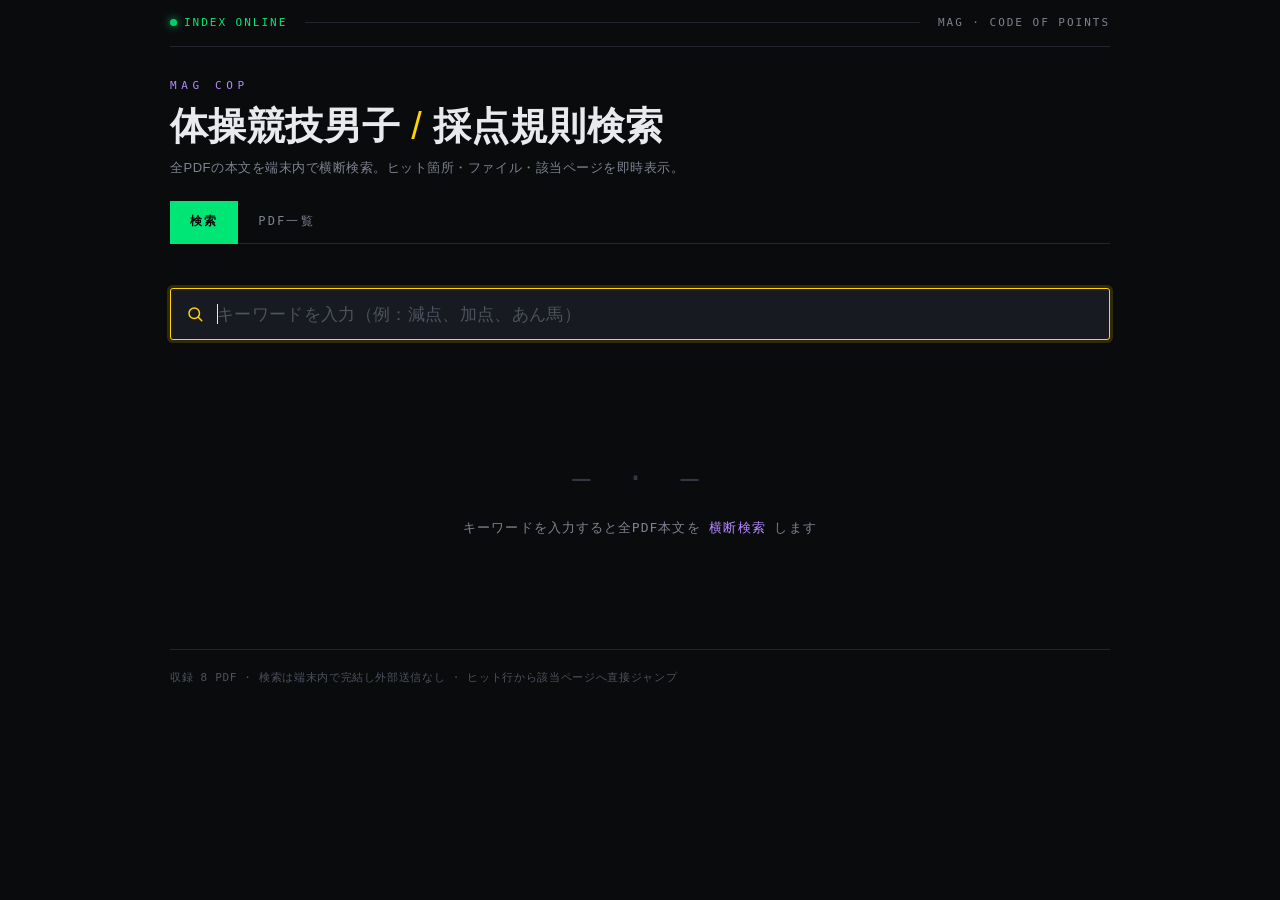
==== index.html @ f7062220 "Rename index (2).html to index.html" ====
<!DOCTYPE html>
<html lang="ja">
<head>
<meta charset="UTF-8">
<meta name="viewport" content="width=device-width, initial-scale=1.0">
<meta http-equiv="refresh" content="0; url=saiten-search.html">
<title>MAG CoP — 採点規則</title>
<style>
  html,body{margin:0;height:100%;background:#0a0b0d;color:#e8eaed;
    font-family:"Hiragino Kaku Gothic ProN","Yu Gothic",sans-serif;}
  .box{height:100%;display:flex;flex-direction:column;align-items:center;
    justify-content:center;gap:18px;text-align:center;padding:20px;}
  .eyebrow{font-family:ui-monospace,monospace;font-size:11px;letter-spacing:.42em;
    color:#b388ff;text-transform:uppercase;}
  .msg{font-family:ui-monospace,monospace;font-size:13px;color:#7d8290;letter-spacing:.08em;}
  a{display:inline-block;margin-top:6px;font-family:ui-monospace,monospace;font-size:13px;
    letter-spacing:.1em;text-decoration:none;color:#0a0b0d;background:#00e676;
    padding:11px 22px;border-radius:3px;font-weight:700;}
  a:hover{background:#ffd400;}
</style>
</head>
<body>
  <div class="box">
    <p class="eyebrow">MAG CoP</p>
    <p class="msg">検索ページへ移動中…</p>
    <a href="saiten-search.html">自動で移動しない場合はこちら →</a>
  </div>
</body>
</html>
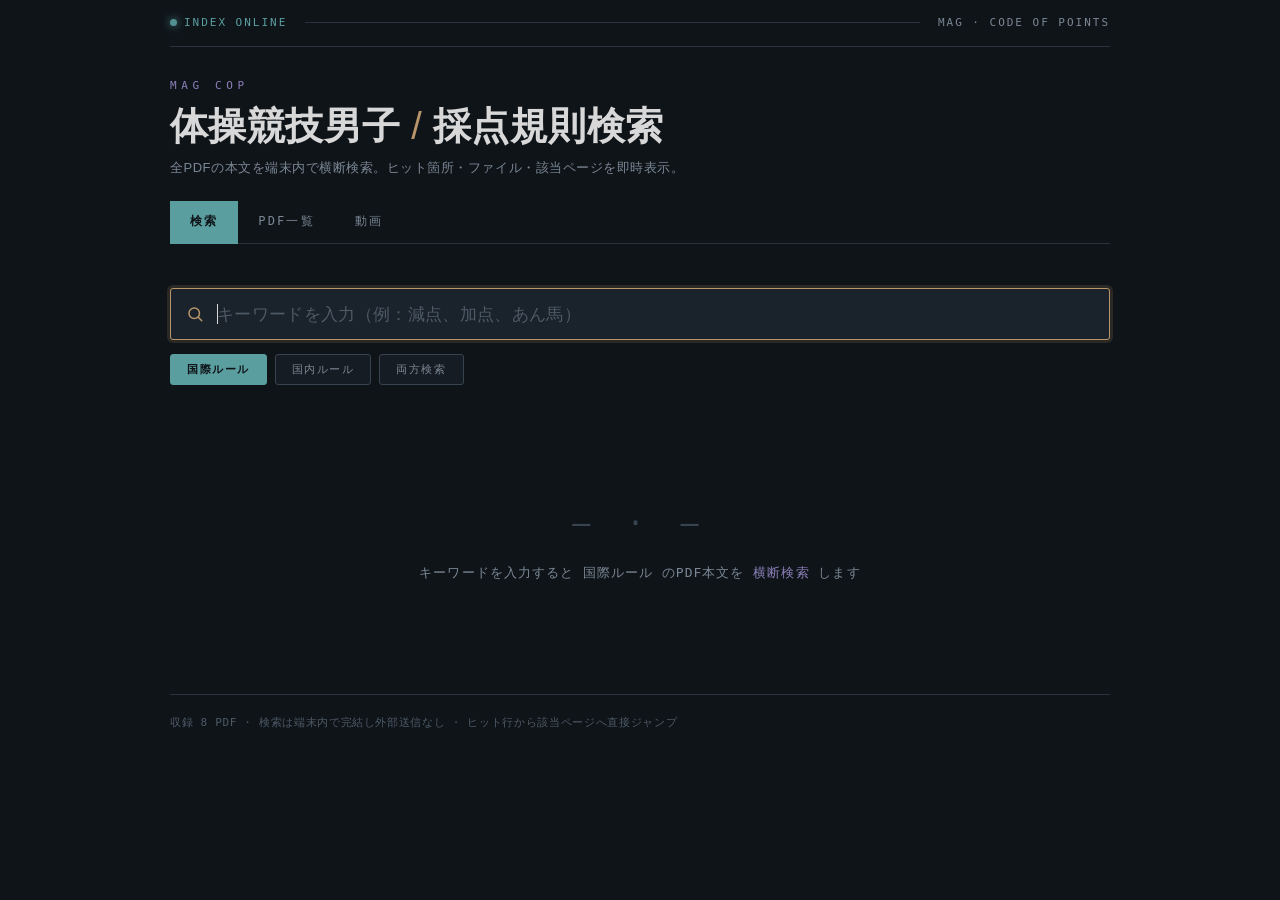
==== commit 5b6b780c: "PWA対応・動画一覧・国内ルール・配色変更" ====
--- a/index.html
+++ b/index.html
@@ -5,18 +5,27 @@
 <meta name="viewport" content="width=device-width, initial-scale=1.0">
 <meta http-equiv="refresh" content="0; url=saiten-search.html">
 <title>MAG CoP — 採点規則</title>
+<link rel="manifest" href="manifest.json">
+<meta name="theme-color" content="#0f1419">
+<link rel="icon" type="image/png" sizes="32x32" href="icons/favicon-32.png">
+<link rel="apple-touch-icon" href="icons/apple-touch-icon.png">
+<meta name="apple-mobile-web-app-capable" content="yes">
+<meta name="apple-mobile-web-app-status-bar-style" content="black-translucent">
+<meta name="apple-mobile-web-app-title" content="MAG CoP">
+<script src="pwa.js" defer></script>
+
 <style>
-  html,body{margin:0;height:100%;background:#0a0b0d;color:#e8eaed;
+  html,body{margin:0;height:100%;background:#0f1419;color:#d8d8d8;
     font-family:"Hiragino Kaku Gothic ProN","Yu Gothic",sans-serif;}
   .box{height:100%;display:flex;flex-direction:column;align-items:center;
     justify-content:center;gap:18px;text-align:center;padding:20px;}
   .eyebrow{font-family:ui-monospace,monospace;font-size:11px;letter-spacing:.42em;
-    color:#b388ff;text-transform:uppercase;}
-  .msg{font-family:ui-monospace,monospace;font-size:13px;color:#7d8290;letter-spacing:.08em;}
+    color:#8b7fb8;text-transform:uppercase;}
+  .msg{font-family:ui-monospace,monospace;font-size:13px;color:#7a8794;letter-spacing:.08em;}
   a{display:inline-block;margin-top:6px;font-family:ui-monospace,monospace;font-size:13px;
-    letter-spacing:.1em;text-decoration:none;color:#0a0b0d;background:#00e676;
+    letter-spacing:.1em;text-decoration:none;color:#0f1419;background:#5a9e9f;
     padding:11px 22px;border-radius:3px;font-weight:700;}
-  a:hover{background:#ffd400;}
+  a:hover{background:#b8956a;}
 </style>
 </head>
 <body>
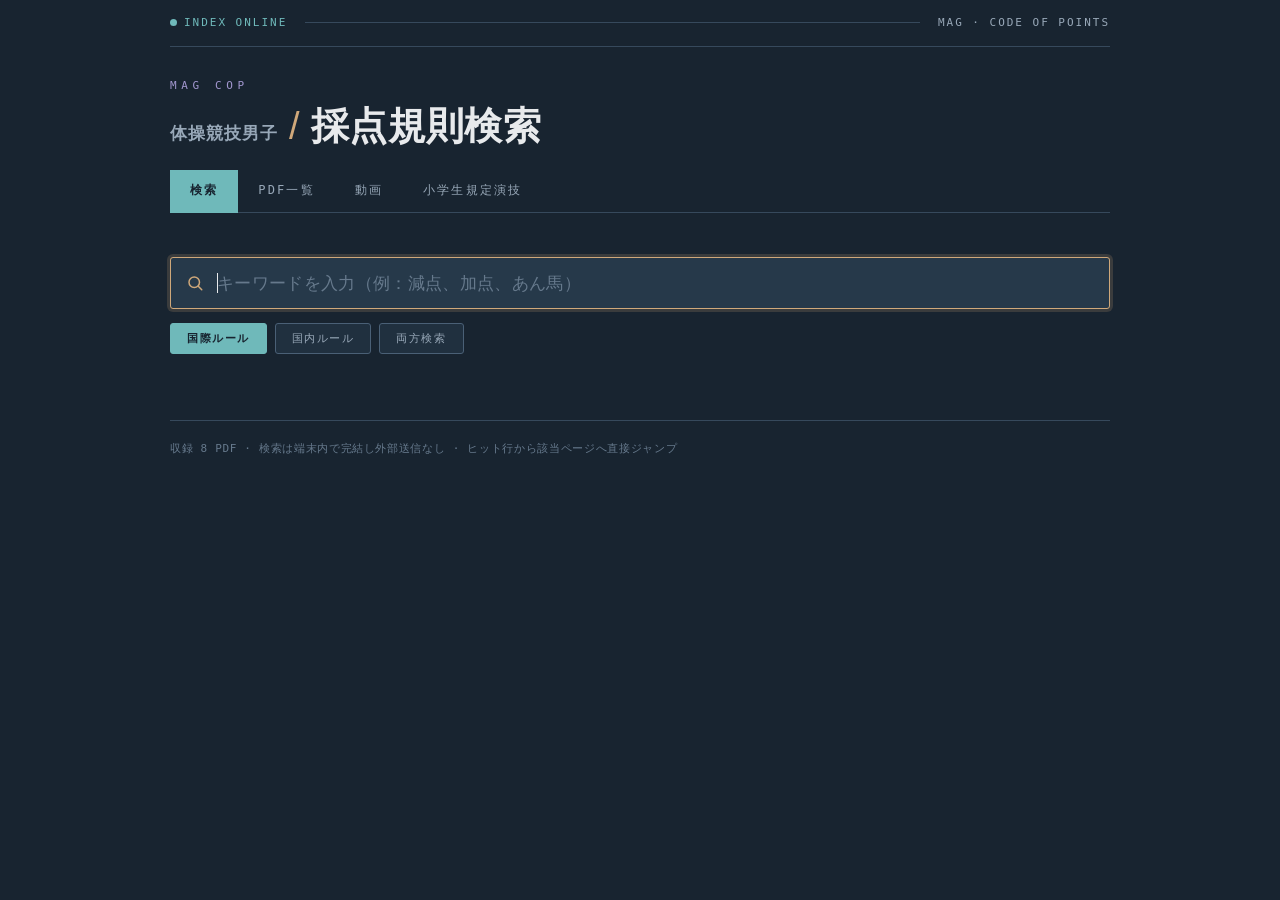
==== commit c6712bfd: "検索結果を一文表示・カード全体タップ・配色を明るく" ====
--- a/index.html
+++ b/index.html
@@ -6,7 +6,7 @@
 <meta http-equiv="refresh" content="0; url=saiten-search.html">
 <title>MAG CoP — 採点規則</title>
 <link rel="manifest" href="manifest.json">
-<meta name="theme-color" content="#0f1419">
+<meta name="theme-color" content="#182430">
 <link rel="icon" type="image/png" sizes="32x32" href="icons/favicon-32.png">
 <link rel="apple-touch-icon" href="icons/apple-touch-icon.png">
 <meta name="apple-mobile-web-app-capable" content="yes">
@@ -15,17 +15,17 @@
 <script src="pwa.js" defer></script>
 
 <style>
-  html,body{margin:0;height:100%;background:#0f1419;color:#d8d8d8;
+  html,body{margin:0;height:100%;background:#182430;color:#e8eaec;
     font-family:"Hiragino Kaku Gothic ProN","Yu Gothic",sans-serif;}
   .box{height:100%;display:flex;flex-direction:column;align-items:center;
     justify-content:center;gap:18px;text-align:center;padding:20px;}
   .eyebrow{font-family:ui-monospace,monospace;font-size:11px;letter-spacing:.42em;
-    color:#8b7fb8;text-transform:uppercase;}
-  .msg{font-family:ui-monospace,monospace;font-size:13px;color:#7a8794;letter-spacing:.08em;}
+    color:#a297cf;text-transform:uppercase;}
+  .msg{font-family:ui-monospace,monospace;font-size:13px;color:#98a8b8;letter-spacing:.08em;}
   a{display:inline-block;margin-top:6px;font-family:ui-monospace,monospace;font-size:13px;
-    letter-spacing:.1em;text-decoration:none;color:#0f1419;background:#5a9e9f;
+    letter-spacing:.1em;text-decoration:none;color:#182430;background:#6fb9ba;
     padding:11px 22px;border-radius:3px;font-weight:700;}
-  a:hover{background:#b8956a;}
+  a:hover{background:#cfa87a;}
 </style>
 </head>
 <body>
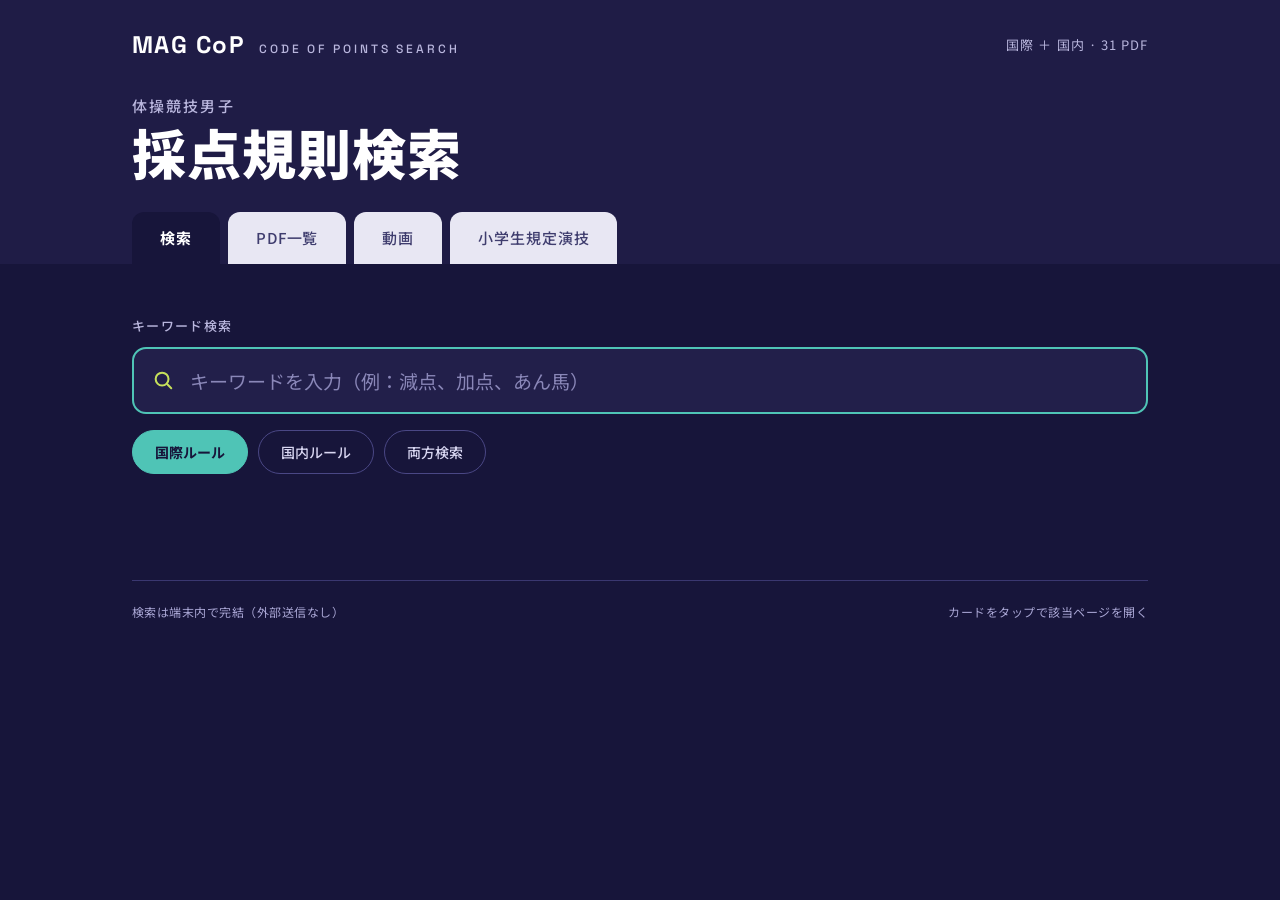
==== commit 2e9e05d4: "Add files via upload" ====
--- a/index.html
+++ b/index.html
@@ -2,35 +2,32 @@
 <html lang="ja">
 <head>
 <meta charset="UTF-8">
-<meta name="viewport" content="width=device-width, initial-scale=1.0">
-<meta http-equiv="refresh" content="0; url=saiten-search.html">
+<meta name="viewport" content="width=device-width, initial-scale=1.0, viewport-fit=cover">
 <title>MAG CoP — 採点規則</title>
 <link rel="manifest" href="manifest.json">
-<meta name="theme-color" content="#182430">
+<meta name="theme-color" content="#1f1c46">
 <link rel="icon" type="image/png" sizes="32x32" href="icons/favicon-32.png">
 <link rel="apple-touch-icon" href="icons/apple-touch-icon.png">
 <meta name="apple-mobile-web-app-capable" content="yes">
 <meta name="apple-mobile-web-app-status-bar-style" content="black-translucent">
 <meta name="apple-mobile-web-app-title" content="MAG CoP">
-<script src="pwa.js" defer></script>
-
+<!-- 履歴を残さず検索ページへ（戻るボタンでここに戻らないよう replace を使う） -->
+<script>location.replace('saiten-search.html');</script>
+<noscript><meta http-equiv="refresh" content="0; url=saiten-search.html"></noscript>
 <style>
-  html,body{margin:0;height:100%;background:#182430;color:#e8eaec;
-    font-family:"Hiragino Kaku Gothic ProN","Yu Gothic",sans-serif;}
-  .box{height:100%;display:flex;flex-direction:column;align-items:center;
-    justify-content:center;gap:18px;text-align:center;padding:20px;}
-  .eyebrow{font-family:ui-monospace,monospace;font-size:11px;letter-spacing:.42em;
-    color:#a297cf;text-transform:uppercase;}
-  .msg{font-family:ui-monospace,monospace;font-size:13px;color:#98a8b8;letter-spacing:.08em;}
-  a{display:inline-block;margin-top:6px;font-family:ui-monospace,monospace;font-size:13px;
-    letter-spacing:.1em;text-decoration:none;color:#182430;background:#6fb9ba;
-    padding:11px 22px;border-radius:3px;font-weight:700;}
-  a:hover{background:#cfa87a;}
+  html,body{margin:0;height:100%;background:#17153a;color:#ffffff;
+    font-family:"Noto Sans JP","Hiragino Sans","Yu Gothic",sans-serif;}
+  .box{height:100%;display:flex;flex-direction:column;align-items:center;justify-content:center;gap:16px;text-align:center;padding:20px;}
+  .brand{font-family:"Space Grotesk",sans-serif;font-weight:700;font-size:22px;letter-spacing:.06em;}
+  .msg{font-size:13px;color:#b9b6dd;letter-spacing:.08em;}
+  a{display:inline-block;font-size:14px;text-decoration:none;color:#17153a;background:#4fc4b6;
+    padding:12px 22px;border-radius:999px;font-weight:700;}
+  a:hover{background:#c6e05b;}
 </style>
 </head>
 <body>
   <div class="box">
-    <p class="eyebrow">MAG CoP</p>
+    <p class="brand">MAG CoP</p>
     <p class="msg">検索ページへ移動中…</p>
     <a href="saiten-search.html">自動で移動しない場合はこちら →</a>
   </div>
